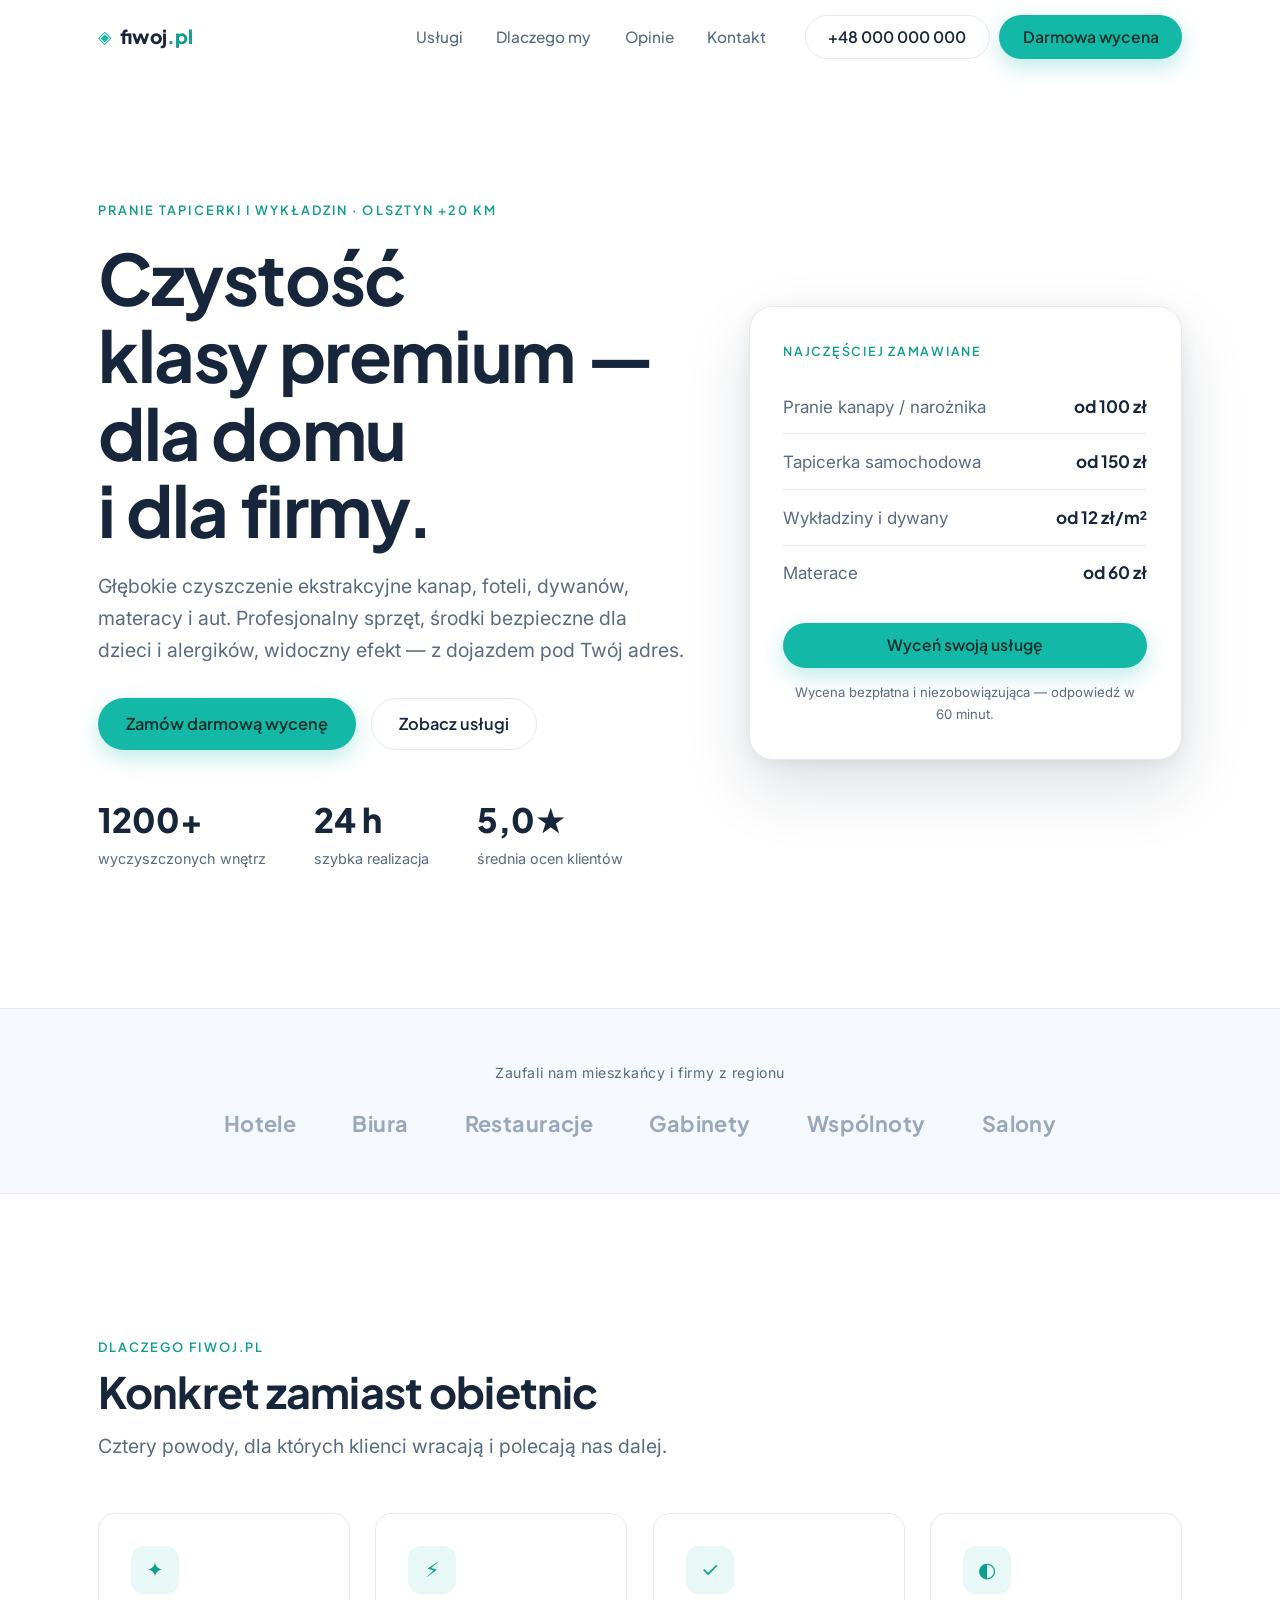
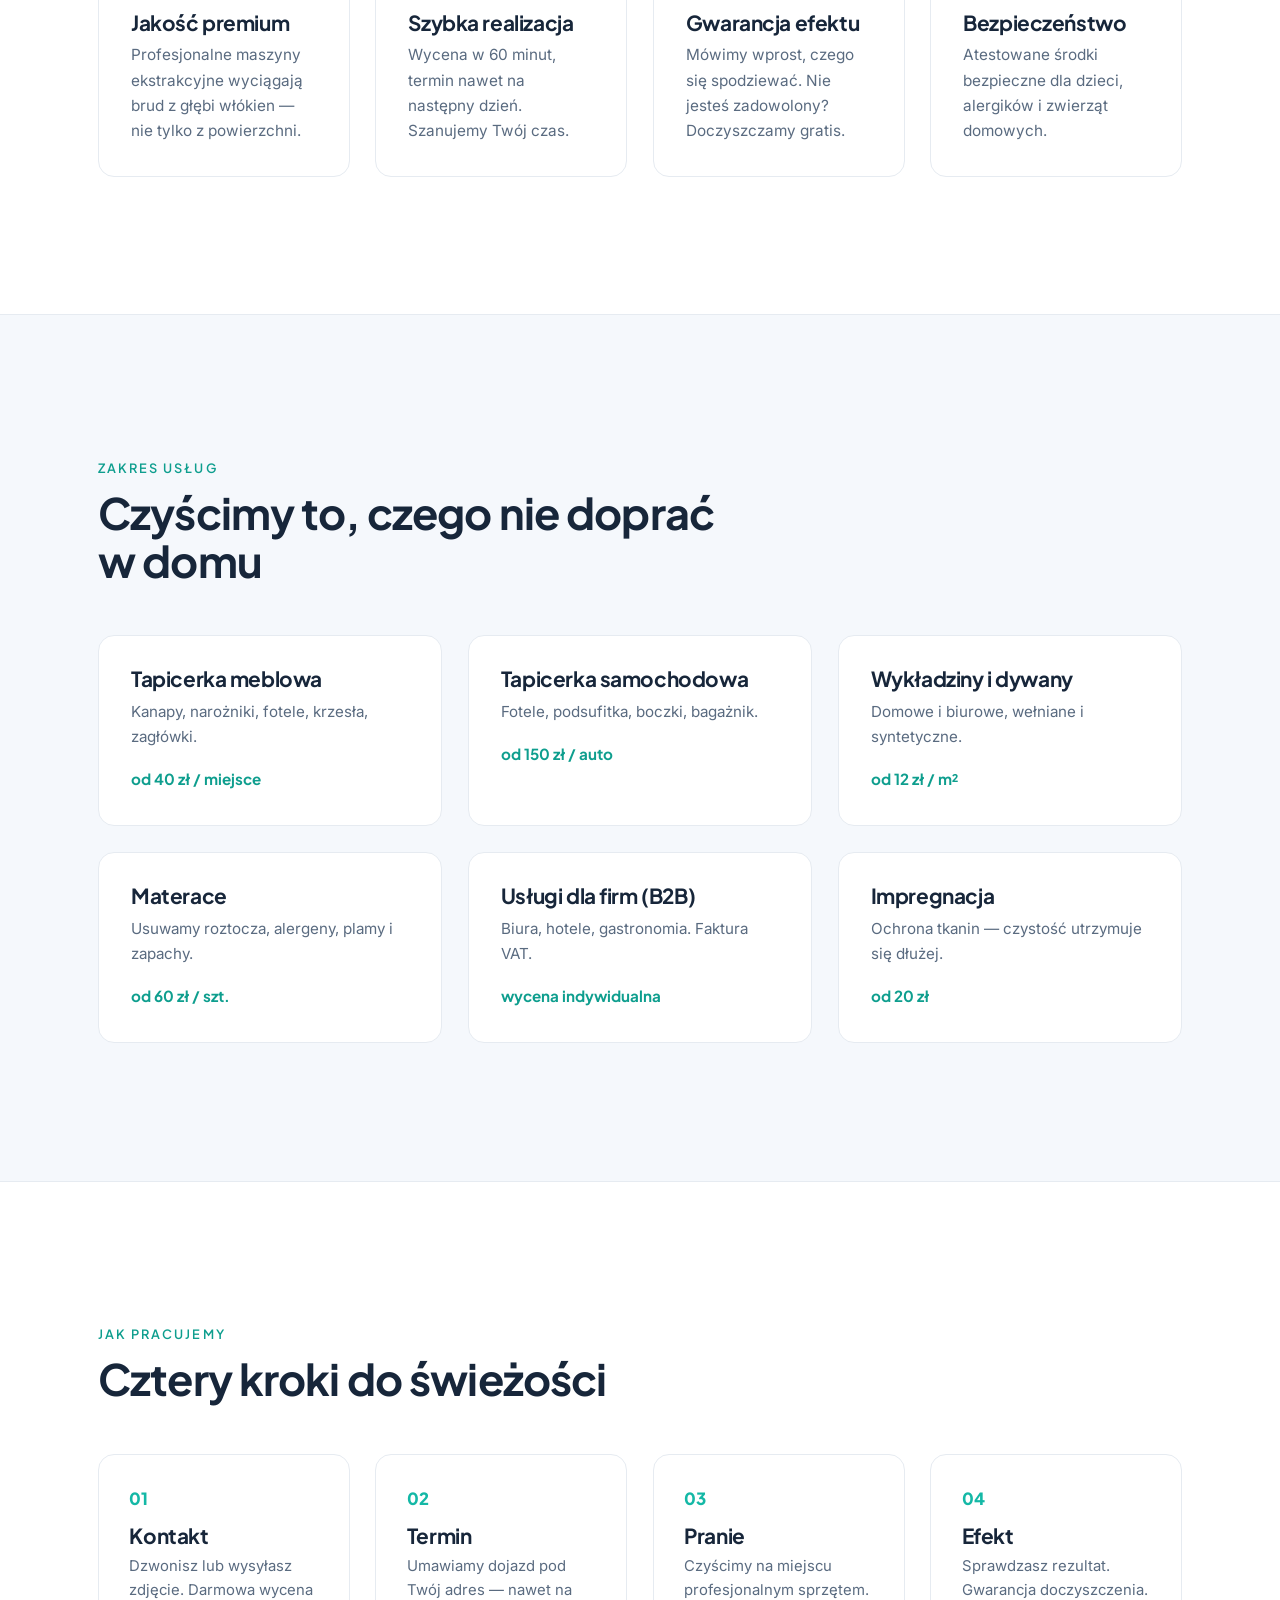
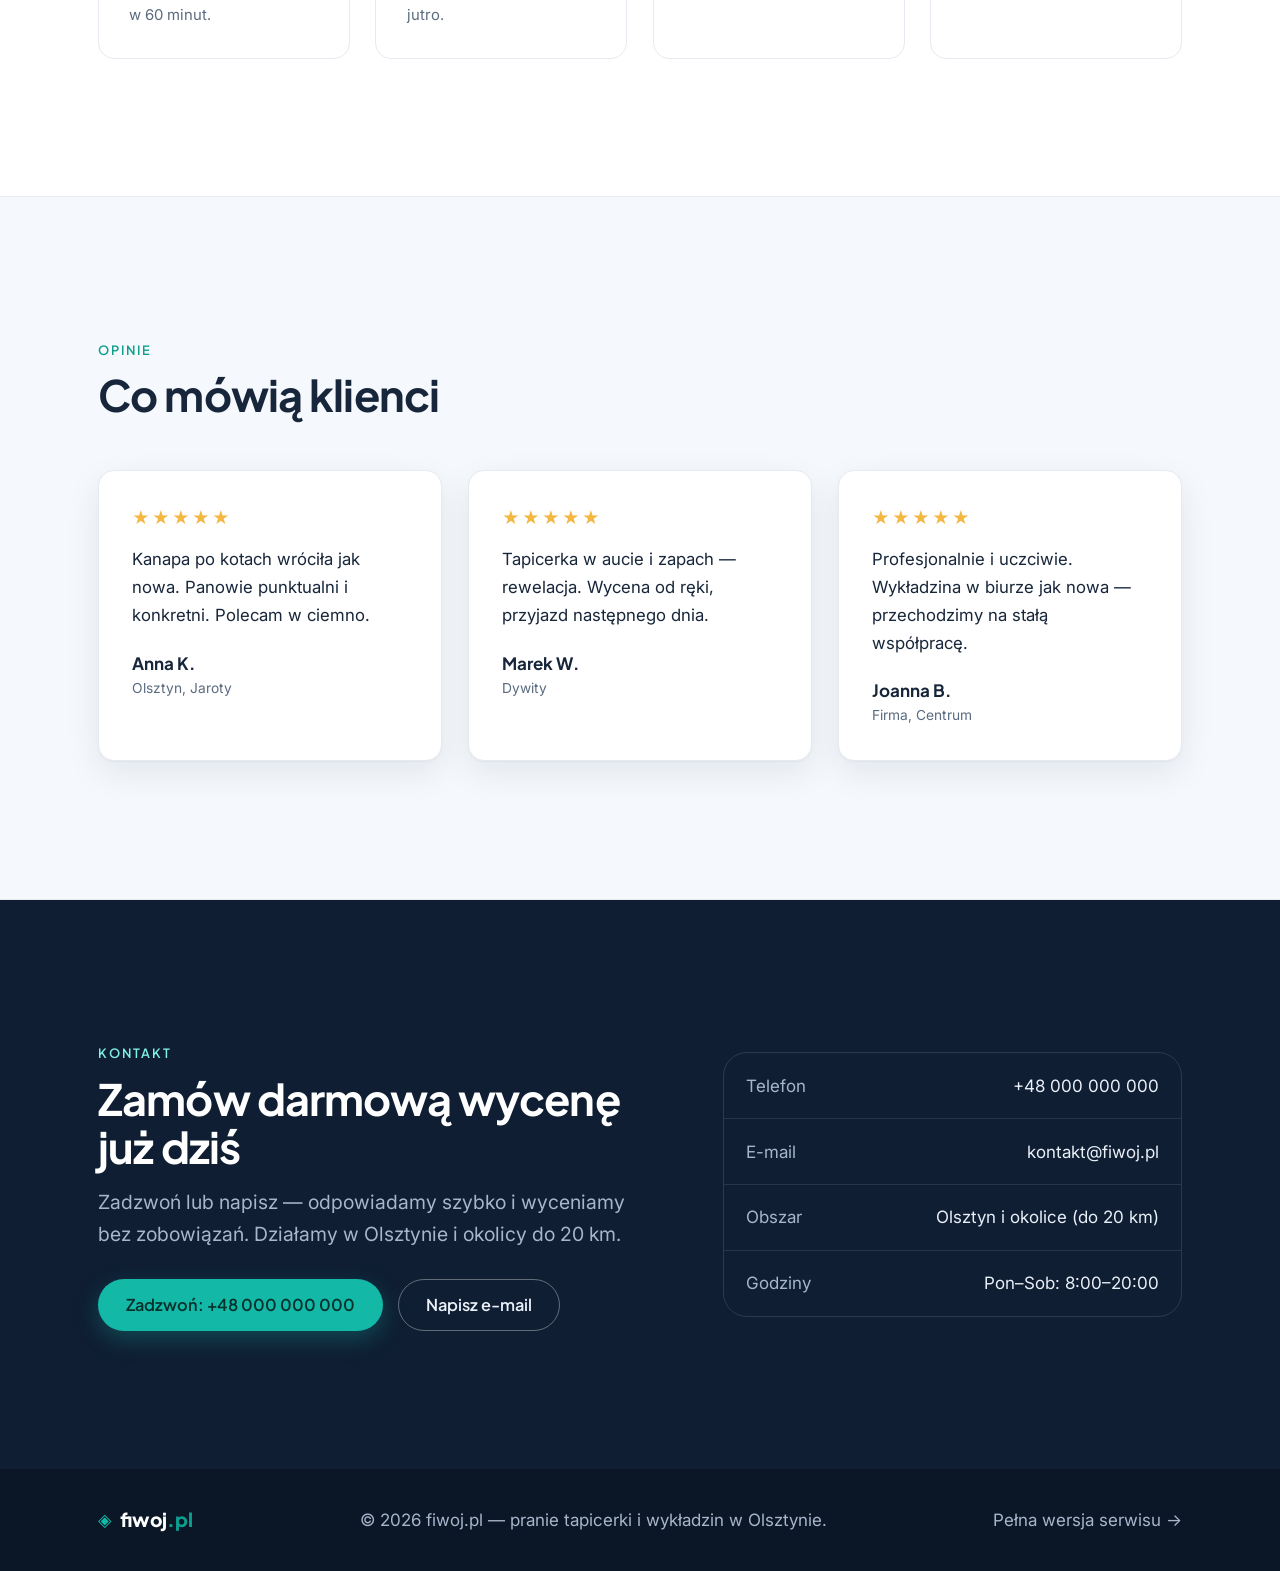
==== premium/index.html @ 7450b002 "feat(premium): minimalistyczna wizytówka biznesowa B2B/B2C pod /premium/" ====
<!DOCTYPE html>
<html lang="pl">
<head>
  <meta charset="UTF-8" />
  <meta name="viewport" content="width=device-width, initial-scale=1.0" />
  <title>fiwoj.pl — pranie tapicerki i wykładzin klasy premium | Olsztyn</title>
  <meta name="description" content="Profesjonalne pranie tapicerki, wykładzin i materacy dla domów i firm w Olsztynie. Jakość premium, szybka realizacja, gwarancja efektu. Zamów darmową wycenę." />
  <meta name="theme-color" content="#0F1E33" />
  <link rel="preconnect" href="https://fonts.googleapis.com" />
  <link rel="preconnect" href="https://fonts.gstatic.com" crossorigin />
  <link href="https://fonts.googleapis.com/css2?family=Plus+Jakarta+Sans:wght@500;600;700;800&family=Inter:wght@400;500;600&display=swap" rel="stylesheet" />
  <link rel="stylesheet" href="style.css" />
</head>
<body>

  <header class="site-header" data-header>
    <div class="wrap site-header__inner">
      <a class="brand" href="#top" aria-label="fiwoj.pl — strona główna">
        <span class="brand__mark" aria-hidden="true">◈</span>
        <span class="brand__name">fiwoj<span>.pl</span></span>
      </a>
      <nav class="mainnav" aria-label="Nawigacja główna">
        <a href="#uslugi">Usługi</a>
        <a href="#dlaczego">Dlaczego my</a>
        <a href="#opinie">Opinie</a>
        <a href="#kontakt">Kontakt</a>
      </nav>
      <div class="site-header__cta">
        <a class="btn btn--ghost" href="tel:+48000000000">+48 000 000 000</a>
        <a class="btn btn--solid" href="#kontakt">Darmowa wycena</a>
      </div>
      <button class="navtoggle" data-navtoggle aria-label="Otwórz menu" aria-expanded="false">
        <span></span><span></span>
      </button>
    </div>
  </header>

  <main id="top">

    <!-- HERO / USP -->
    <section class="hero">
      <div class="wrap hero__grid">
        <div class="hero__content">
          <p class="eyebrow reveal">Pranie tapicerki i wykładzin · Olsztyn +20&nbsp;km</p>
          <h1 class="hero__title reveal" data-d="1">Czystość klasy&nbsp;premium — dla&nbsp;domu i&nbsp;dla&nbsp;firmy.</h1>
          <p class="hero__lead reveal" data-d="2">Głębokie czyszczenie ekstrakcyjne kanap, foteli, dywanów, materacy i aut. Profesjonalny sprzęt, środki bezpieczne dla dzieci i alergików, widoczny efekt — z dojazdem pod Twój adres.</p>
          <div class="hero__actions reveal" data-d="3">
            <a class="btn btn--solid btn--lg" href="#kontakt">Zamów darmową wycenę</a>
            <a class="btn btn--ghost btn--lg" href="#uslugi">Zobacz usługi</a>
          </div>
          <dl class="hero__stats reveal" data-d="4">
            <div><dt>1200+</dt><dd>wyczyszczonych wnętrz</dd></div>
            <div><dt>24&nbsp;h</dt><dd>szybka realizacja</dd></div>
            <div><dt>5,0★</dt><dd>średnia ocen klientów</dd></div>
          </dl>
        </div>
        <aside class="hero__card reveal" data-d="3" aria-label="Skrót oferty">
          <p class="hero__card-kicker">Najczęściej zamawiane</p>
          <ul class="hero__list">
            <li><span>Pranie kanapy / narożnika</span><b>od 100 zł</b></li>
            <li><span>Tapicerka samochodowa</span><b>od 150 zł</b></li>
            <li><span>Wykładziny i dywany</span><b>od 12 zł/m²</b></li>
            <li><span>Materace</span><b>od 60 zł</b></li>
          </ul>
          <a class="btn btn--solid btn--block" href="#kontakt">Wyceń swoją usługę</a>
          <p class="hero__card-note">Wycena bezpłatna i niezobowiązująca — odpowiedź w 60&nbsp;minut.</p>
        </aside>
      </div>
    </section>

    <!-- SOCIAL PROOF: partnerzy -->
    <section class="logos" aria-label="Zaufali nam">
      <div class="wrap">
        <p class="logos__label reveal">Zaufali nam mieszkańcy i firmy z regionu</p>
        <ul class="logos__row reveal" data-d="1">
          <li>Hotele</li><li>Biura</li><li>Restauracje</li><li>Gabinety</li><li>Wspólnoty</li><li>Salony</li>
        </ul>
      </div>
    </section>

    <!-- DLACZEGO MY / USP -->
    <section id="dlaczego" class="section">
      <div class="wrap">
        <header class="section__head reveal">
          <p class="eyebrow">Dlaczego fiwoj.pl</p>
          <h2 class="section__title">Konkret zamiast obietnic</h2>
          <p class="section__lead">Cztery powody, dla których klienci wracają i polecają nas dalej.</p>
        </header>
        <div class="grid grid--4">
          <article class="feature reveal">
            <span class="feature__ic" aria-hidden="true">✦</span>
            <h3>Jakość premium</h3>
            <p>Profesjonalne maszyny ekstrakcyjne wyciągają brud z głębi włókien — nie tylko z powierzchni.</p>
          </article>
          <article class="feature reveal" data-d="1">
            <span class="feature__ic" aria-hidden="true">⚡</span>
            <h3>Szybka realizacja</h3>
            <p>Wycena w 60 minut, termin nawet na następny dzień. Szanujemy Twój czas.</p>
          </article>
          <article class="feature reveal" data-d="2">
            <span class="feature__ic" aria-hidden="true">✓</span>
            <h3>Gwarancja efektu</h3>
            <p>Mówimy wprost, czego się spodziewać. Nie jesteś zadowolony? Doczyszczamy gratis.</p>
          </article>
          <article class="feature reveal" data-d="3">
            <span class="feature__ic" aria-hidden="true">◐</span>
            <h3>Bezpieczeństwo</h3>
            <p>Atestowane środki bezpieczne dla dzieci, alergików i zwierząt domowych.</p>
          </article>
        </div>
      </div>
    </section>

    <!-- USŁUGI -->
    <section id="uslugi" class="section section--alt">
      <div class="wrap">
        <header class="section__head reveal">
          <p class="eyebrow">Zakres usług</p>
          <h2 class="section__title">Czyścimy to, czego nie doprać w domu</h2>
        </header>
        <div class="grid grid--3">
          <article class="service reveal"><h3>Tapicerka meblowa</h3><p>Kanapy, narożniki, fotele, krzesła, zagłówki.</p><span class="service__price">od 40 zł / miejsce</span></article>
          <article class="service reveal" data-d="1"><h3>Tapicerka samochodowa</h3><p>Fotele, podsufitka, boczki, bagażnik.</p><span class="service__price">od 150 zł / auto</span></article>
          <article class="service reveal" data-d="2"><h3>Wykładziny i dywany</h3><p>Domowe i biurowe, wełniane i syntetyczne.</p><span class="service__price">od 12 zł / m²</span></article>
          <article class="service reveal"><h3>Materace</h3><p>Usuwamy roztocza, alergeny, plamy i zapachy.</p><span class="service__price">od 60 zł / szt.</span></article>
          <article class="service reveal" data-d="1"><h3>Usługi dla firm (B2B)</h3><p>Biura, hotele, gastronomia. Faktura VAT.</p><span class="service__price">wycena indywidualna</span></article>
          <article class="service reveal" data-d="2"><h3>Impregnacja</h3><p>Ochrona tkanin — czystość utrzymuje się dłużej.</p><span class="service__price">od 20 zł</span></article>
        </div>
      </div>
    </section>

    <!-- PROCES -->
    <section class="section">
      <div class="wrap">
        <header class="section__head reveal">
          <p class="eyebrow">Jak pracujemy</p>
          <h2 class="section__title">Cztery kroki do świeżości</h2>
        </header>
        <ol class="steps">
          <li class="reveal"><span class="steps__n">01</span><h3>Kontakt</h3><p>Dzwonisz lub wysyłasz zdjęcie. Darmowa wycena w 60&nbsp;minut.</p></li>
          <li class="reveal" data-d="1"><span class="steps__n">02</span><h3>Termin</h3><p>Umawiamy dojazd pod Twój adres — nawet na jutro.</p></li>
          <li class="reveal" data-d="2"><span class="steps__n">03</span><h3>Pranie</h3><p>Czyścimy na miejscu profesjonalnym sprzętem.</p></li>
          <li class="reveal" data-d="3"><span class="steps__n">04</span><h3>Efekt</h3><p>Sprawdzasz rezultat. Gwarancja doczyszczenia.</p></li>
        </ol>
      </div>
    </section>

    <!-- OPINIE -->
    <section id="opinie" class="section section--alt">
      <div class="wrap">
        <header class="section__head reveal">
          <p class="eyebrow">Opinie</p>
          <h2 class="section__title">Co mówią klienci</h2>
        </header>
        <div class="grid grid--3">
          <figure class="quote reveal">
            <p class="quote__stars" aria-label="Ocena 5 na 5">★★★★★</p>
            <blockquote>Kanapa po kotach wróciła jak nowa. Panowie punktualni i konkretni. Polecam w ciemno.</blockquote>
            <figcaption><b>Anna K.</b><span>Olsztyn, Jaroty</span></figcaption>
          </figure>
          <figure class="quote reveal" data-d="1">
            <p class="quote__stars" aria-label="Ocena 5 na 5">★★★★★</p>
            <blockquote>Tapicerka w aucie i zapach — rewelacja. Wycena od ręki, przyjazd następnego dnia.</blockquote>
            <figcaption><b>Marek W.</b><span>Dywity</span></figcaption>
          </figure>
          <figure class="quote reveal" data-d="2">
            <p class="quote__stars" aria-label="Ocena 5 na 5">★★★★★</p>
            <blockquote>Profesjonalnie i uczciwie. Wykładzina w biurze jak nowa — przechodzimy na stałą współpracę.</blockquote>
            <figcaption><b>Joanna B.</b><span>Firma, Centrum</span></figcaption>
          </figure>
        </div>
      </div>
    </section>

    <!-- KONTAKT / CTA -->
    <section id="kontakt" class="contact">
      <div class="wrap contact__grid">
        <div class="contact__intro reveal">
          <p class="eyebrow eyebrow--light">Kontakt</p>
          <h2 class="contact__title">Zamów darmową wycenę już dziś</h2>
          <p class="contact__lead">Zadzwoń lub napisz — odpowiadamy szybko i wyceniamy bez zobowiązań. Działamy w Olsztynie i okolicy do 20&nbsp;km.</p>
          <div class="contact__actions">
            <a class="btn btn--solid btn--lg" href="tel:+48000000000">Zadzwoń: +48&nbsp;000&nbsp;000&nbsp;000</a>
            <a class="btn btn--outline btn--lg" href="mailto:kontakt@fiwoj.pl">Napisz e-mail</a>
          </div>
        </div>
        <ul class="contact__facts reveal" data-d="1">
          <li><span>Telefon</span><a href="tel:+48000000000">+48 000 000 000</a></li>
          <li><span>E-mail</span><a href="mailto:kontakt@fiwoj.pl">kontakt@fiwoj.pl</a></li>
          <li><span>Obszar</span>Olsztyn i okolice (do 20 km)</li>
          <li><span>Godziny</span>Pon–Sob: 8:00–20:00</li>
        </ul>
      </div>
    </section>

  </main>

  <footer class="site-footer">
    <div class="wrap site-footer__inner">
      <span class="brand"><span class="brand__mark" aria-hidden="true">◈</span><span class="brand__name">fiwoj<span>.pl</span></span></span>
      <p>© <span data-year>2026</span> fiwoj.pl — pranie tapicerki i wykładzin w Olsztynie.</p>
      <a href="../index.html">Pełna wersja serwisu →</a>
    </div>
  </footer>

  <script src="app.js"></script>
</body>
</html>
---- premium/style.css ----
/* ============================================================================
   fiwoj.pl — Premium Business Card
   Ultra-clean, semantyczny, samodzielny arkusz (bez zależności / frameworków).
   ========================================================================== */

/* ---------- Tokeny ---------- */
:root {
  /* Kolory: granat + grafit + złamane biele + jeden akcent (CTA) */
  --navy-900: #0B1626;
  --navy-800: #0F1E33;
  --navy-700: #16294A;
  --ink:      #17263A;
  --slate:    #5A6B80;
  --line:     #E6EBF1;
  --paper:    #FFFFFF;
  --paper-2:  #F5F8FC;
  --accent:   #14B8A6;   /* CTA — jeden mocny akcent */
  --accent-600: #0E9E8E;
  --on-navy:  #EAF0F8;
  --on-navy-muted: #A7B6CB;

  /* Typografia */
  --font-head: "Plus Jakarta Sans", system-ui, sans-serif;
  --font-body: "Inter", system-ui, sans-serif;

  /* Skala płynna (clamp = min | preferowany | max) */
  --fs-display: clamp(2.3rem, 1.4rem + 4.2vw, 4.4rem);
  --fs-h2:      clamp(1.7rem, 1.2rem + 2vw, 2.7rem);
  --fs-h3:      clamp(1.1rem, 1rem + .4vw, 1.3rem);
  --fs-lead:    clamp(1.02rem, .95rem + .5vw, 1.22rem);

  /* Rytm i kształt */
  --space-section: clamp(4.5rem, 3rem + 7vw, 9rem);
  --radius: 16px;
  --radius-lg: 24px;
  --wrap: 1180px;
  --gutter: clamp(1.15rem, 5vw, 3rem);
  --shadow: 0 1px 2px rgba(16,32,55,.04), 0 12px 34px rgba(16,32,55,.08);
  --shadow-lg: 0 4px 16px rgba(16,32,55,.06), 0 28px 66px rgba(16,32,55,.14);
  --ease: cubic-bezier(.22,.61,.36,1);
}

/* ---------- Reset ---------- */
*, *::before, *::after { box-sizing: border-box; }
* { margin: 0; }
html { scroll-behavior: smooth; }
body {
  font-family: var(--font-body);
  color: var(--ink);
  background: var(--paper);
  line-height: 1.65;
  font-size: 17px;
  -webkit-font-smoothing: antialiased;
  text-rendering: optimizeLegibility;
}
h1, h2, h3 { font-family: var(--font-head); line-height: 1.1; letter-spacing: -0.02em; color: var(--ink); font-weight: 700; }
a { color: inherit; text-decoration: none; }
ul, ol { list-style: none; padding: 0; }
img { max-width: 100%; display: block; }

/* ---------- Layout helpers ---------- */
.wrap { width: 100%; max-width: var(--wrap); margin-inline: auto; padding-inline: var(--gutter); }
.section { padding-block: var(--space-section); }
.section--alt { background: var(--paper-2); border-block: 1px solid var(--line); }
.section__head { max-width: 640px; margin-bottom: clamp(2.2rem, 4vw, 3.5rem); }
.section__title { font-size: var(--fs-h2); margin-top: .5rem; }
.section__lead { color: var(--slate); font-size: var(--fs-lead); margin-top: .9rem; }
.eyebrow {
  display: inline-block; font-family: var(--font-head); font-weight: 600;
  font-size: .8rem; letter-spacing: .16em; text-transform: uppercase; color: var(--accent-600);
}
.eyebrow--light { color: #7ff0e2; }

.grid { display: grid; gap: clamp(1rem, 2vw, 1.8rem); }
.grid--3 { grid-template-columns: repeat(3, 1fr); }
.grid--4 { grid-template-columns: repeat(4, 1fr); }

/* ---------- Przyciski (haptyka pod palcem) ---------- */
.btn {
  --btn-fg: var(--ink);
  display: inline-flex; align-items: center; justify-content: center; gap: .5rem;
  font-family: var(--font-head); font-weight: 600; font-size: .98rem; line-height: 1;
  padding: .85rem 1.4rem; border-radius: 999px; cursor: pointer;
  color: var(--btn-fg); border: 1px solid transparent;
  transition: transform .25s var(--ease), background-color .25s var(--ease),
              box-shadow .25s var(--ease), color .25s var(--ease), border-color .25s var(--ease);
}
.btn--lg { padding: 1.05rem 1.7rem; font-size: 1.02rem; }
.btn--block { width: 100%; }
.btn:active { transform: scale(.97); transition-duration: .08s; }

.btn--solid { background: var(--accent); color: #05312c; box-shadow: 0 8px 22px rgba(20,184,166,.28); }
.btn--solid:hover { background: var(--accent-600); transform: translateY(-2px); box-shadow: 0 12px 28px rgba(20,184,166,.36); }

.btn--ghost { color: var(--ink); border-color: var(--line); background: var(--paper); }
.btn--ghost:hover { border-color: var(--accent); color: var(--accent-600); transform: translateY(-2px); }

.btn--outline { color: var(--on-navy); border-color: rgba(255,255,255,.35); }
.btn--outline:hover { border-color: #fff; background: rgba(255,255,255,.08); transform: translateY(-2px); }

/* ---------- Header (glass, sticky) ---------- */
.site-header {
  position: sticky; top: 0; z-index: 50;
  background: rgba(255,255,255,.78);
  -webkit-backdrop-filter: blur(14px); backdrop-filter: blur(14px);
  border-bottom: 1px solid transparent;
  transition: border-color .3s var(--ease), box-shadow .3s var(--ease);
}
.site-header[data-scrolled] { border-bottom-color: var(--line); box-shadow: 0 6px 24px rgba(16,32,55,.06); }
.site-header__inner { display: flex; align-items: center; gap: 1.5rem; height: 74px; }
.brand { display: inline-flex; align-items: center; gap: .55rem; font-family: var(--font-head); font-weight: 800; font-size: 1.2rem; }
.brand__mark { color: var(--accent); font-size: 1.1rem; }
.brand__name span { color: var(--accent-600); }
.mainnav { display: flex; gap: .3rem; margin-left: auto; }
.mainnav a { font-family: var(--font-head); font-weight: 500; font-size: .96rem; color: var(--slate); padding: .6rem .9rem; border-radius: 10px; transition: color .2s var(--ease), background-color .2s var(--ease); }
.mainnav a:hover { color: var(--ink); background: var(--paper-2); }
.site-header__cta { display: flex; align-items: center; gap: .6rem; }

.navtoggle { display: none; width: 46px; height: 46px; border: 1px solid var(--line); border-radius: 12px; background: var(--paper); position: relative; margin-left: auto; }
.navtoggle span { position: absolute; left: 12px; right: 12px; height: 2px; background: var(--ink); border-radius: 2px; transition: transform .3s var(--ease), opacity .3s var(--ease); }
.navtoggle span:nth-child(1) { top: 19px; } .navtoggle span:nth-child(2) { bottom: 19px; }
body.nav-open .navtoggle span:nth-child(1) { transform: translateY(4px) rotate(45deg); }
body.nav-open .navtoggle span:nth-child(2) { transform: translateY(-4px) rotate(-45deg); }

/* ---------- Hero ---------- */
.hero { padding-block: clamp(3.5rem, 3rem + 6vw, 7.5rem) var(--space-section); }
.hero__grid { display: grid; grid-template-columns: 1.15fr .85fr; gap: clamp(2rem, 5vw, 4.5rem); align-items: center; }
.hero__title { font-size: var(--fs-display); margin-top: 1rem; }
.hero__lead { color: var(--slate); font-size: var(--fs-lead); margin-top: 1.3rem; max-width: 52ch; }
.hero__actions { display: flex; flex-wrap: wrap; gap: .9rem; margin-top: 2rem; }
.hero__stats { display: flex; gap: clamp(1.5rem, 4vw, 3rem); margin-top: 2.6rem; flex-wrap: wrap; }
.hero__stats dt { font-family: var(--font-head); font-weight: 800; font-size: clamp(1.5rem, 1.1rem + 1.4vw, 2.1rem); color: var(--ink); }
.hero__stats dd { color: var(--slate); font-size: .9rem; }

.hero__card {
  background: var(--paper); border: 1px solid var(--line); border-radius: var(--radius-lg);
  padding: clamp(1.5rem, 3vw, 2.1rem); box-shadow: var(--shadow-lg);
}
.hero__card-kicker { font-family: var(--font-head); font-weight: 600; font-size: .78rem; letter-spacing: .14em; text-transform: uppercase; color: var(--accent-600); }
.hero__list { margin: 1.1rem 0 1.4rem; }
.hero__list li { display: flex; justify-content: space-between; gap: 1rem; align-items: baseline; padding: .8rem 0; border-bottom: 1px solid var(--line); }
.hero__list li:last-child { border-bottom: 0; }
.hero__list span { color: var(--slate); }
.hero__list b { font-family: var(--font-head); color: var(--ink); white-space: nowrap; }
.hero__card-note { color: var(--slate); font-size: .82rem; margin-top: .9rem; text-align: center; }

/* ---------- Logos / social proof ---------- */
.logos { padding-block: clamp(2.5rem, 4vw, 3.5rem); border-block: 1px solid var(--line); background: var(--paper-2); }
.logos__label { text-align: center; color: var(--slate); font-size: .88rem; letter-spacing: .04em; }
.logos__row { display: flex; flex-wrap: wrap; justify-content: center; gap: clamp(1.5rem, 5vw, 3.5rem); margin-top: 1.4rem; }
.logos__row li { font-family: var(--font-head); font-weight: 700; font-size: clamp(1rem, .9rem + .6vw, 1.35rem); color: #9AA8BB; letter-spacing: .02em; transition: color .25s var(--ease); }
.logos__row li:hover { color: var(--ink); }

/* ---------- Feature cards ---------- */
.feature { padding: clamp(1.4rem, 2.5vw, 2rem); background: var(--paper); border: 1px solid var(--line); border-radius: var(--radius); transition: transform .3s var(--ease), box-shadow .3s var(--ease), border-color .3s var(--ease); }
.feature:hover { transform: translateY(-6px); box-shadow: var(--shadow); border-color: transparent; }
.feature__ic { display: grid; place-items: center; width: 48px; height: 48px; border-radius: 13px; background: rgba(20,184,166,.1); color: var(--accent-600); font-size: 1.3rem; margin-bottom: 1.1rem; }
.feature h3 { font-size: var(--fs-h3); margin-bottom: .5rem; }
.feature p { color: var(--slate); font-size: .96rem; }

/* ---------- Services ---------- */
.service { padding: clamp(1.4rem, 2.5vw, 2rem); background: var(--paper); border: 1px solid var(--line); border-radius: var(--radius); transition: transform .3s var(--ease), box-shadow .3s var(--ease); }
.service:hover { transform: translateY(-6px); box-shadow: var(--shadow); }
.service h3 { font-size: var(--fs-h3); margin-bottom: .5rem; }
.service p { color: var(--slate); font-size: .95rem; margin-bottom: 1rem; }
.service__price { font-family: var(--font-head); font-weight: 700; color: var(--accent-600); font-size: .95rem; }

/* ---------- Steps ---------- */
.steps { display: grid; grid-template-columns: repeat(4, 1fr); gap: clamp(1rem, 2vw, 1.8rem); }
.steps li { padding: clamp(1.3rem, 2.4vw, 1.9rem); border: 1px solid var(--line); border-radius: var(--radius); background: var(--paper); }
.steps__n { font-family: var(--font-head); font-weight: 800; font-size: 1.05rem; color: var(--accent); }
.steps h3 { font-size: var(--fs-h3); margin: .7rem 0 .4rem; }
.steps p { color: var(--slate); font-size: .93rem; }

/* ---------- Quotes ---------- */
.quote { padding: clamp(1.5rem, 2.6vw, 2.1rem); background: var(--paper); border: 1px solid var(--line); border-radius: var(--radius); box-shadow: var(--shadow); }
.quote__stars { color: #F4B740; letter-spacing: 2px; margin-bottom: .9rem; }
.quote blockquote { font-size: 1.05rem; color: var(--ink); }
.quote figcaption { margin-top: 1.2rem; display: flex; flex-direction: column; }
.quote figcaption b { font-family: var(--font-head); }
.quote figcaption span { color: var(--slate); font-size: .86rem; }

/* ---------- Kontakt (na granacie) ---------- */
.contact { background: var(--navy-800); color: var(--on-navy); padding-block: var(--space-section); }
.contact__grid { display: grid; grid-template-columns: 1.1fr .9fr; gap: clamp(2rem, 5vw, 4rem); align-items: center; }
.contact__title { color: #fff; font-size: var(--fs-h2); margin-top: .6rem; }
.contact__lead { color: var(--on-navy-muted); font-size: var(--fs-lead); margin-top: 1rem; max-width: 48ch; }
.contact__actions { display: flex; flex-wrap: wrap; gap: .9rem; margin-top: 1.8rem; }
.contact__facts { display: grid; gap: 0; border: 1px solid rgba(255,255,255,.12); border-radius: var(--radius-lg); overflow: hidden; }
.contact__facts li { display: flex; justify-content: space-between; gap: 1rem; padding: 1.15rem 1.4rem; border-bottom: 1px solid rgba(255,255,255,.1); }
.contact__facts li:last-child { border-bottom: 0; }
.contact__facts span { color: var(--on-navy-muted); }
.contact__facts a:hover { color: #7ff0e2; }

/* ---------- Footer ---------- */
.site-footer { background: var(--navy-900); color: var(--on-navy-muted); padding-block: 2.2rem; }
.site-footer__inner { display: flex; align-items: center; justify-content: space-between; gap: 1rem; flex-wrap: wrap; }
.site-footer .brand { color: #fff; }
.site-footer a:hover { color: #7ff0e2; }

/* ---------- Reveal (IntersectionObserver) ---------- */
.reveal { opacity: 0; transform: translateY(22px); transition: opacity .7s var(--ease), transform .7s var(--ease); }
.reveal[data-d="1"] { transition-delay: .08s; }
.reveal[data-d="2"] { transition-delay: .16s; }
.reveal[data-d="3"] { transition-delay: .24s; }
.reveal[data-d="4"] { transition-delay: .32s; }
.reveal.is-visible { opacity: 1; transform: none; }

/* ---------- Responsywność ---------- */
@media (max-width: 940px) {
  .hero__grid, .contact__grid { grid-template-columns: 1fr; }
  .grid--4 { grid-template-columns: repeat(2, 1fr); }
  .steps { grid-template-columns: repeat(2, 1fr); }
}
@media (max-width: 720px) {
  .mainnav, .site-header__cta { display: none; }
  .navtoggle { display: block; }
  .site-header.is-open .mainnav {
    display: flex; flex-direction: column; gap: 0; position: absolute; top: 74px; left: 0; right: 0;
    background: var(--paper); padding: .5rem var(--gutter) 1.2rem; border-bottom: 1px solid var(--line); box-shadow: var(--shadow-lg);
  }
  .site-header.is-open .mainnav a { padding: .9rem .2rem; border-bottom: 1px solid var(--line); border-radius: 0; }
  .grid--3 { grid-template-columns: 1fr; }
}
@media (max-width: 520px) {
  .grid--4, .steps { grid-template-columns: 1fr; }
}
@media (prefers-reduced-motion: reduce) {
  * { scroll-behavior: auto; }
  .reveal { opacity: 1; transform: none; transition: none; }
  .btn:active { transform: none; }
}
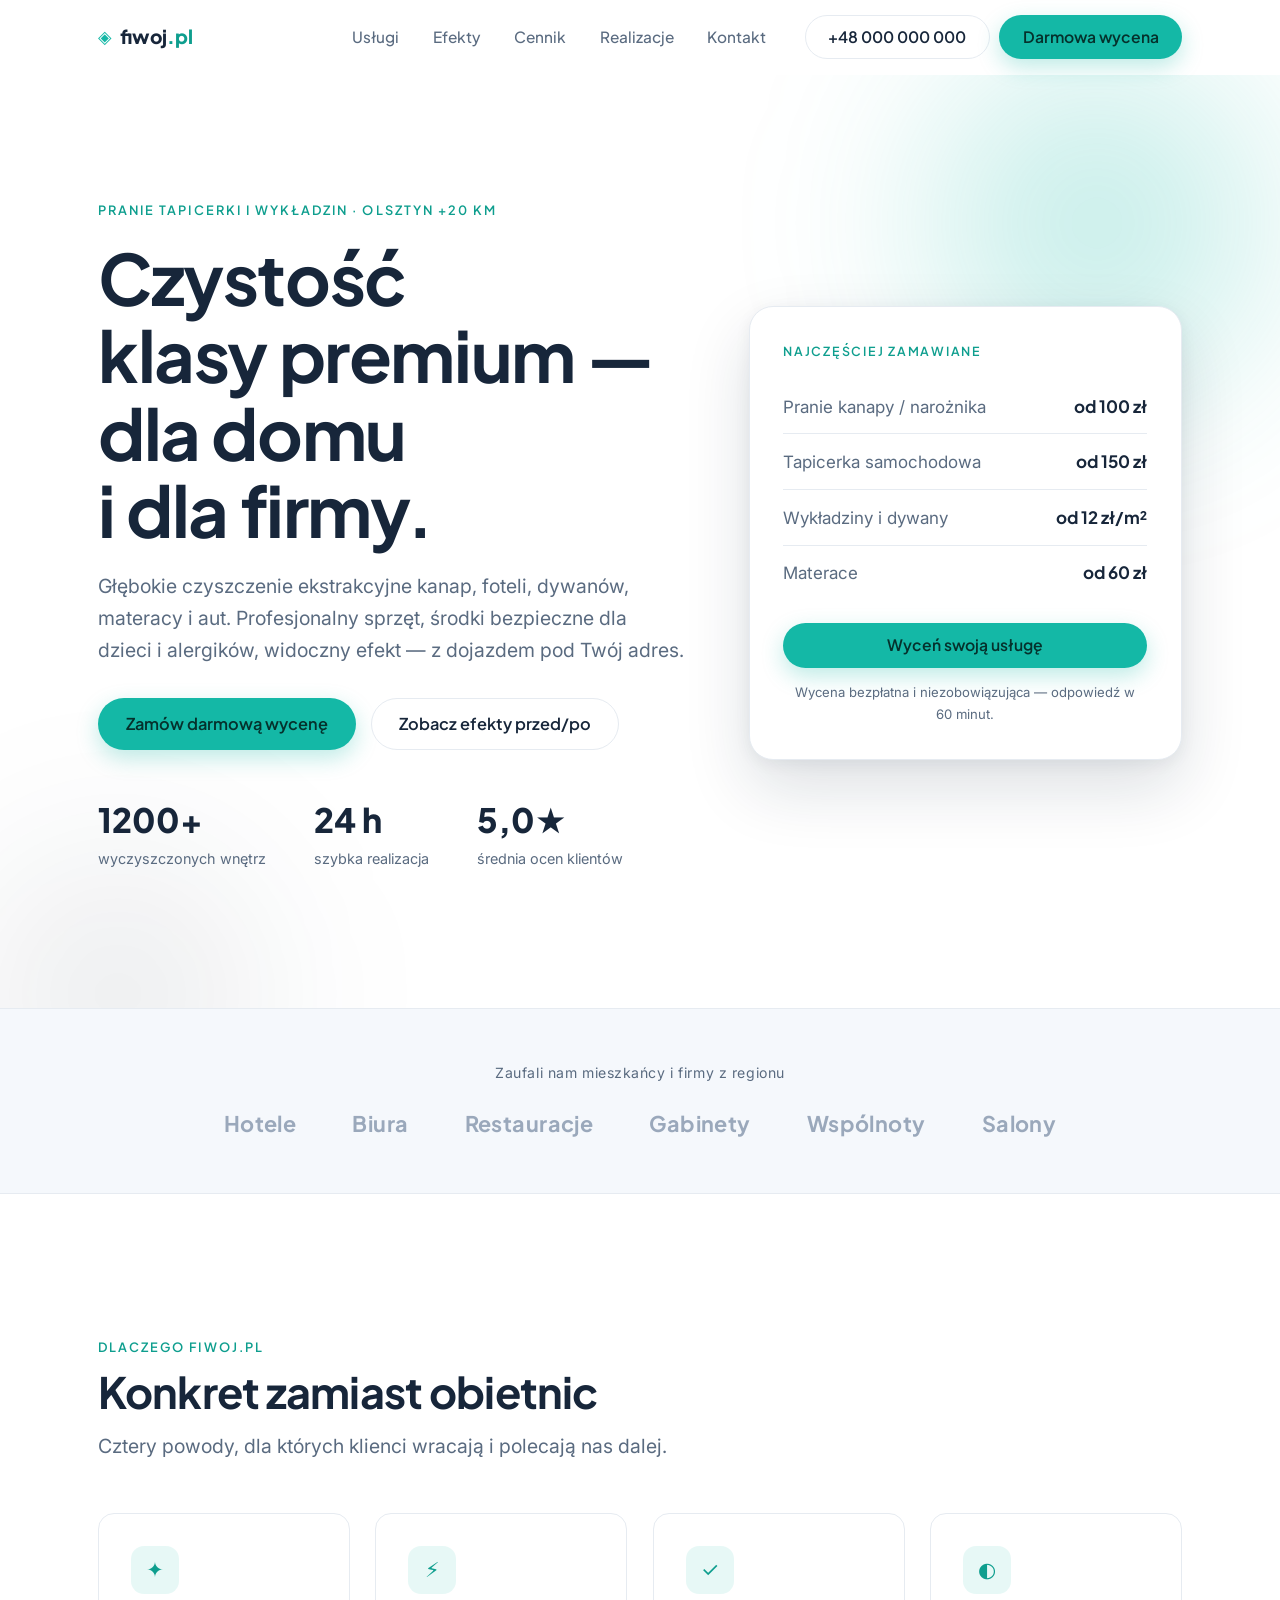
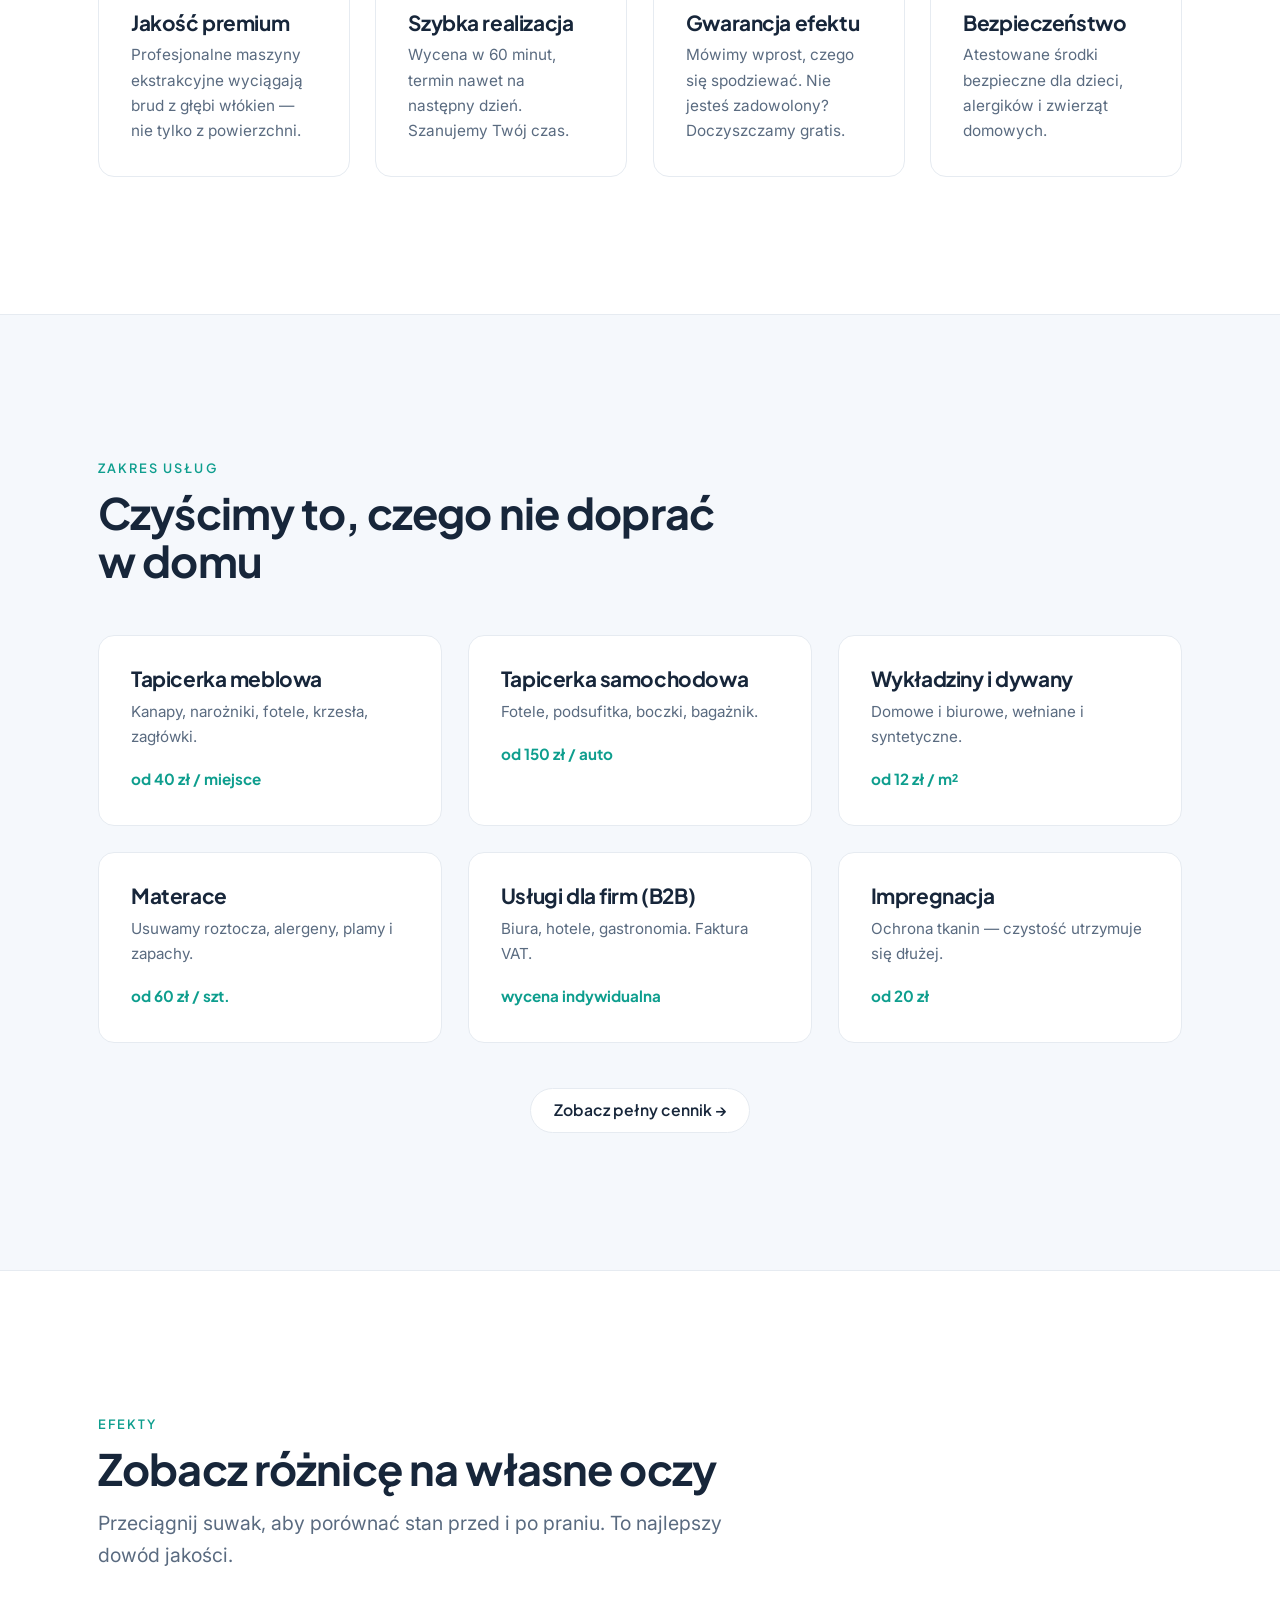
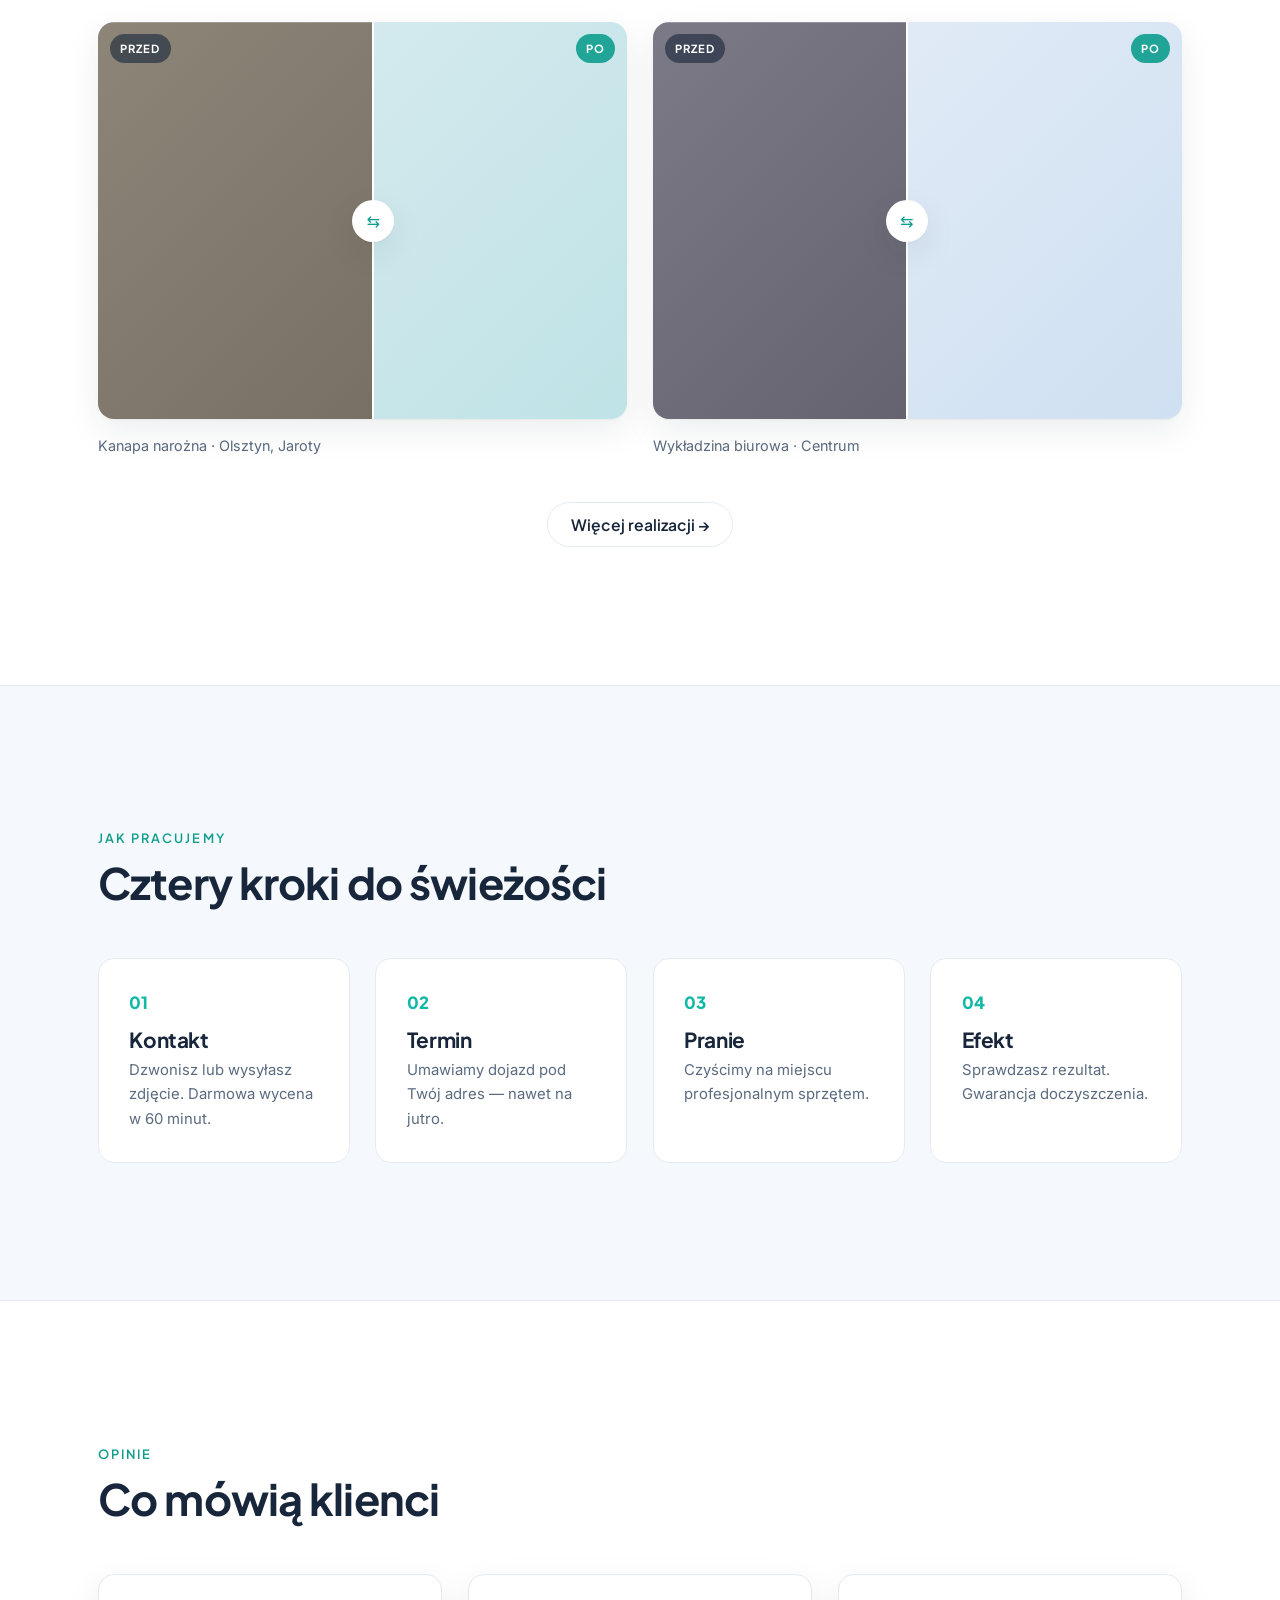
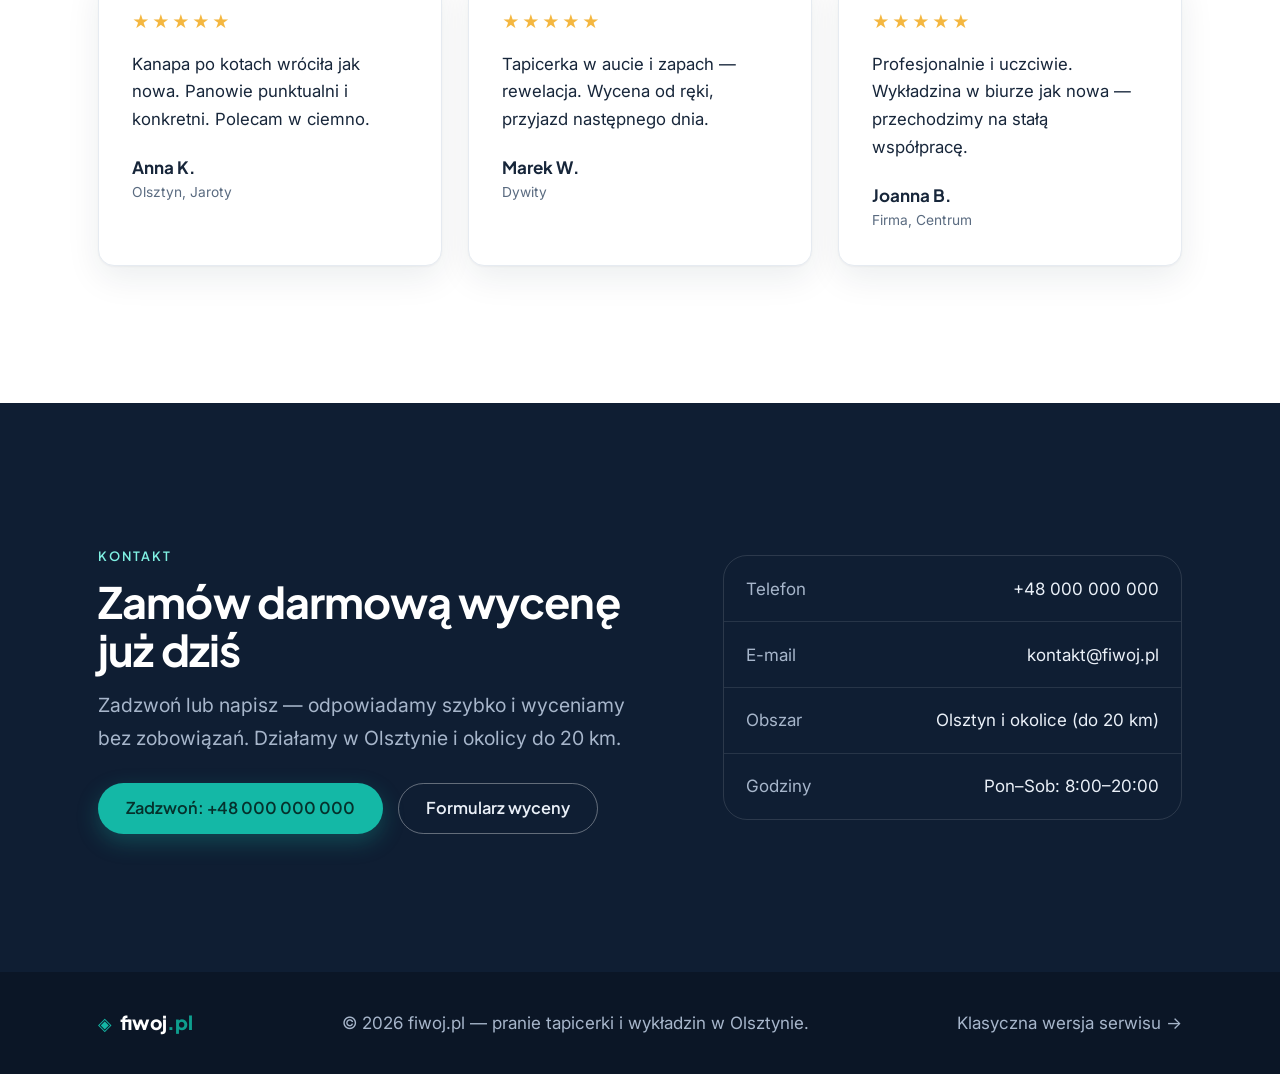
==== commit 20080cfc: "feat(premium): dowód przed/po, głębsza nawigacja, depth hero, dane strukturalne LocalBusiness, OG, f" ====
--- a/premium/index.html
+++ b/premium/index.html
@@ -3,206 +3,13 @@
 <head>
   <meta charset="UTF-8" />
   <meta name="viewport" content="width=device-width, initial-scale=1.0" />
-  <title>fiwoj.pl — pranie tapicerki i wykładzin klasy premium | Olsztyn</title>
-  <meta name="description" content="Profesjonalne pranie tapicerki, wykładzin i materacy dla domów i firm w Olsztynie. Jakość premium, szybka realizacja, gwarancja efektu. Zamów darmową wycenę." />
-  <meta name="theme-color" content="#0F1E33" />
-  <link rel="preconnect" href="https://fonts.googleapis.com" />
-  <link rel="preconnect" href="https://fonts.gstatic.com" crossorigin />
-  <link href="https://fonts.googleapis.com/css2?family=Plus+Jakarta+Sans:wght@500;600;700;800&family=Inter:wght@400;500;600&display=swap" rel="stylesheet" />
-  <link rel="stylesheet" href="style.css" />
+  <title>fiwoj.pl — przekierowanie</title>
+  <link rel="canonical" href="../" />
+  <meta http-equiv="refresh" content="0; url=../" />
+  <meta name="robots" content="noindex" />
 </head>
 <body>
-
-  <header class="site-header" data-header>
-    <div class="wrap site-header__inner">
-      <a class="brand" href="#top" aria-label="fiwoj.pl — strona główna">
-        <span class="brand__mark" aria-hidden="true">◈</span>
-        <span class="brand__name">fiwoj<span>.pl</span></span>
-      </a>
-      <nav class="mainnav" aria-label="Nawigacja główna">
-        <a href="#uslugi">Usługi</a>
-        <a href="#dlaczego">Dlaczego my</a>
-        <a href="#opinie">Opinie</a>
-        <a href="#kontakt">Kontakt</a>
-      </nav>
-      <div class="site-header__cta">
-        <a class="btn btn--ghost" href="tel:+48000000000">+48 000 000 000</a>
-        <a class="btn btn--solid" href="#kontakt">Darmowa wycena</a>
-      </div>
-      <button class="navtoggle" data-navtoggle aria-label="Otwórz menu" aria-expanded="false">
-        <span></span><span></span>
-      </button>
-    </div>
-  </header>
-
-  <main id="top">
-
-    <!-- HERO / USP -->
-    <section class="hero">
-      <div class="wrap hero__grid">
-        <div class="hero__content">
-          <p class="eyebrow reveal">Pranie tapicerki i wykładzin · Olsztyn +20&nbsp;km</p>
-          <h1 class="hero__title reveal" data-d="1">Czystość klasy&nbsp;premium — dla&nbsp;domu i&nbsp;dla&nbsp;firmy.</h1>
-          <p class="hero__lead reveal" data-d="2">Głębokie czyszczenie ekstrakcyjne kanap, foteli, dywanów, materacy i aut. Profesjonalny sprzęt, środki bezpieczne dla dzieci i alergików, widoczny efekt — z dojazdem pod Twój adres.</p>
-          <div class="hero__actions reveal" data-d="3">
-            <a class="btn btn--solid btn--lg" href="#kontakt">Zamów darmową wycenę</a>
-            <a class="btn btn--ghost btn--lg" href="#uslugi">Zobacz usługi</a>
-          </div>
-          <dl class="hero__stats reveal" data-d="4">
-            <div><dt>1200+</dt><dd>wyczyszczonych wnętrz</dd></div>
-            <div><dt>24&nbsp;h</dt><dd>szybka realizacja</dd></div>
-            <div><dt>5,0★</dt><dd>średnia ocen klientów</dd></div>
-          </dl>
-        </div>
-        <aside class="hero__card reveal" data-d="3" aria-label="Skrót oferty">
-          <p class="hero__card-kicker">Najczęściej zamawiane</p>
-          <ul class="hero__list">
-            <li><span>Pranie kanapy / narożnika</span><b>od 100 zł</b></li>
-            <li><span>Tapicerka samochodowa</span><b>od 150 zł</b></li>
-            <li><span>Wykładziny i dywany</span><b>od 12 zł/m²</b></li>
-            <li><span>Materace</span><b>od 60 zł</b></li>
-          </ul>
-          <a class="btn btn--solid btn--block" href="#kontakt">Wyceń swoją usługę</a>
-          <p class="hero__card-note">Wycena bezpłatna i niezobowiązująca — odpowiedź w 60&nbsp;minut.</p>
-        </aside>
-      </div>
-    </section>
-
-    <!-- SOCIAL PROOF: partnerzy -->
-    <section class="logos" aria-label="Zaufali nam">
-      <div class="wrap">
-        <p class="logos__label reveal">Zaufali nam mieszkańcy i firmy z regionu</p>
-        <ul class="logos__row reveal" data-d="1">
-          <li>Hotele</li><li>Biura</li><li>Restauracje</li><li>Gabinety</li><li>Wspólnoty</li><li>Salony</li>
-        </ul>
-      </div>
-    </section>
-
-    <!-- DLACZEGO MY / USP -->
-    <section id="dlaczego" class="section">
-      <div class="wrap">
-        <header class="section__head reveal">
-          <p class="eyebrow">Dlaczego fiwoj.pl</p>
-          <h2 class="section__title">Konkret zamiast obietnic</h2>
-          <p class="section__lead">Cztery powody, dla których klienci wracają i polecają nas dalej.</p>
-        </header>
-        <div class="grid grid--4">
-          <article class="feature reveal">
-            <span class="feature__ic" aria-hidden="true">✦</span>
-            <h3>Jakość premium</h3>
-            <p>Profesjonalne maszyny ekstrakcyjne wyciągają brud z głębi włókien — nie tylko z powierzchni.</p>
-          </article>
-          <article class="feature reveal" data-d="1">
-            <span class="feature__ic" aria-hidden="true">⚡</span>
-            <h3>Szybka realizacja</h3>
-            <p>Wycena w 60 minut, termin nawet na następny dzień. Szanujemy Twój czas.</p>
-          </article>
-          <article class="feature reveal" data-d="2">
-            <span class="feature__ic" aria-hidden="true">✓</span>
-            <h3>Gwarancja efektu</h3>
-            <p>Mówimy wprost, czego się spodziewać. Nie jesteś zadowolony? Doczyszczamy gratis.</p>
-          </article>
-          <article class="feature reveal" data-d="3">
-            <span class="feature__ic" aria-hidden="true">◐</span>
-            <h3>Bezpieczeństwo</h3>
-            <p>Atestowane środki bezpieczne dla dzieci, alergików i zwierząt domowych.</p>
-          </article>
-        </div>
-      </div>
-    </section>
-
-    <!-- USŁUGI -->
-    <section id="uslugi" class="section section--alt">
-      <div class="wrap">
-        <header class="section__head reveal">
-          <p class="eyebrow">Zakres usług</p>
-          <h2 class="section__title">Czyścimy to, czego nie doprać w domu</h2>
-        </header>
-        <div class="grid grid--3">
-          <article class="service reveal"><h3>Tapicerka meblowa</h3><p>Kanapy, narożniki, fotele, krzesła, zagłówki.</p><span class="service__price">od 40 zł / miejsce</span></article>
-          <article class="service reveal" data-d="1"><h3>Tapicerka samochodowa</h3><p>Fotele, podsufitka, boczki, bagażnik.</p><span class="service__price">od 150 zł / auto</span></article>
-          <article class="service reveal" data-d="2"><h3>Wykładziny i dywany</h3><p>Domowe i biurowe, wełniane i syntetyczne.</p><span class="service__price">od 12 zł / m²</span></article>
-          <article class="service reveal"><h3>Materace</h3><p>Usuwamy roztocza, alergeny, plamy i zapachy.</p><span class="service__price">od 60 zł / szt.</span></article>
-          <article class="service reveal" data-d="1"><h3>Usługi dla firm (B2B)</h3><p>Biura, hotele, gastronomia. Faktura VAT.</p><span class="service__price">wycena indywidualna</span></article>
-          <article class="service reveal" data-d="2"><h3>Impregnacja</h3><p>Ochrona tkanin — czystość utrzymuje się dłużej.</p><span class="service__price">od 20 zł</span></article>
-        </div>
-      </div>
-    </section>
-
-    <!-- PROCES -->
-    <section class="section">
-      <div class="wrap">
-        <header class="section__head reveal">
-          <p class="eyebrow">Jak pracujemy</p>
-          <h2 class="section__title">Cztery kroki do świeżości</h2>
-        </header>
-        <ol class="steps">
-          <li class="reveal"><span class="steps__n">01</span><h3>Kontakt</h3><p>Dzwonisz lub wysyłasz zdjęcie. Darmowa wycena w 60&nbsp;minut.</p></li>
-          <li class="reveal" data-d="1"><span class="steps__n">02</span><h3>Termin</h3><p>Umawiamy dojazd pod Twój adres — nawet na jutro.</p></li>
-          <li class="reveal" data-d="2"><span class="steps__n">03</span><h3>Pranie</h3><p>Czyścimy na miejscu profesjonalnym sprzętem.</p></li>
-          <li class="reveal" data-d="3"><span class="steps__n">04</span><h3>Efekt</h3><p>Sprawdzasz rezultat. Gwarancja doczyszczenia.</p></li>
-        </ol>
-      </div>
-    </section>
-
-    <!-- OPINIE -->
-    <section id="opinie" class="section section--alt">
-      <div class="wrap">
-        <header class="section__head reveal">
-          <p class="eyebrow">Opinie</p>
-          <h2 class="section__title">Co mówią klienci</h2>
-        </header>
-        <div class="grid grid--3">
-          <figure class="quote reveal">
-            <p class="quote__stars" aria-label="Ocena 5 na 5">★★★★★</p>
-            <blockquote>Kanapa po kotach wróciła jak nowa. Panowie punktualni i konkretni. Polecam w ciemno.</blockquote>
-            <figcaption><b>Anna K.</b><span>Olsztyn, Jaroty</span></figcaption>
-          </figure>
-          <figure class="quote reveal" data-d="1">
-            <p class="quote__stars" aria-label="Ocena 5 na 5">★★★★★</p>
-            <blockquote>Tapicerka w aucie i zapach — rewelacja. Wycena od ręki, przyjazd następnego dnia.</blockquote>
-            <figcaption><b>Marek W.</b><span>Dywity</span></figcaption>
-          </figure>
-          <figure class="quote reveal" data-d="2">
-            <p class="quote__stars" aria-label="Ocena 5 na 5">★★★★★</p>
-            <blockquote>Profesjonalnie i uczciwie. Wykładzina w biurze jak nowa — przechodzimy na stałą współpracę.</blockquote>
-            <figcaption><b>Joanna B.</b><span>Firma, Centrum</span></figcaption>
-          </figure>
-        </div>
-      </div>
-    </section>
-
-    <!-- KONTAKT / CTA -->
-    <section id="kontakt" class="contact">
-      <div class="wrap contact__grid">
-        <div class="contact__intro reveal">
-          <p class="eyebrow eyebrow--light">Kontakt</p>
-          <h2 class="contact__title">Zamów darmową wycenę już dziś</h2>
-          <p class="contact__lead">Zadzwoń lub napisz — odpowiadamy szybko i wyceniamy bez zobowiązań. Działamy w Olsztynie i okolicy do 20&nbsp;km.</p>
-          <div class="contact__actions">
-            <a class="btn btn--solid btn--lg" href="tel:+48000000000">Zadzwoń: +48&nbsp;000&nbsp;000&nbsp;000</a>
-            <a class="btn btn--outline btn--lg" href="mailto:kontakt@fiwoj.pl">Napisz e-mail</a>
-          </div>
-        </div>
-        <ul class="contact__facts reveal" data-d="1">
-          <li><span>Telefon</span><a href="tel:+48000000000">+48 000 000 000</a></li>
-          <li><span>E-mail</span><a href="mailto:kontakt@fiwoj.pl">kontakt@fiwoj.pl</a></li>
-          <li><span>Obszar</span>Olsztyn i okolice (do 20 km)</li>
-          <li><span>Godziny</span>Pon–Sob: 8:00–20:00</li>
-        </ul>
-      </div>
-    </section>
-
-  </main>
-
-  <footer class="site-footer">
-    <div class="wrap site-footer__inner">
-      <span class="brand"><span class="brand__mark" aria-hidden="true">◈</span><span class="brand__name">fiwoj<span>.pl</span></span></span>
-      <p>© <span data-year>2026</span> fiwoj.pl — pranie tapicerki i wykładzin w Olsztynie.</p>
-      <a href="../index.html">Pełna wersja serwisu →</a>
-    </div>
-  </footer>
-
-  <script src="app.js"></script>
+  <p>Ta odsłona jest teraz stroną główną. Przekierowuję… <a href="../">Przejdź do fiwoj.pl</a></p>
+  <script>location.replace("../");</script>
 </body>
 </html>
